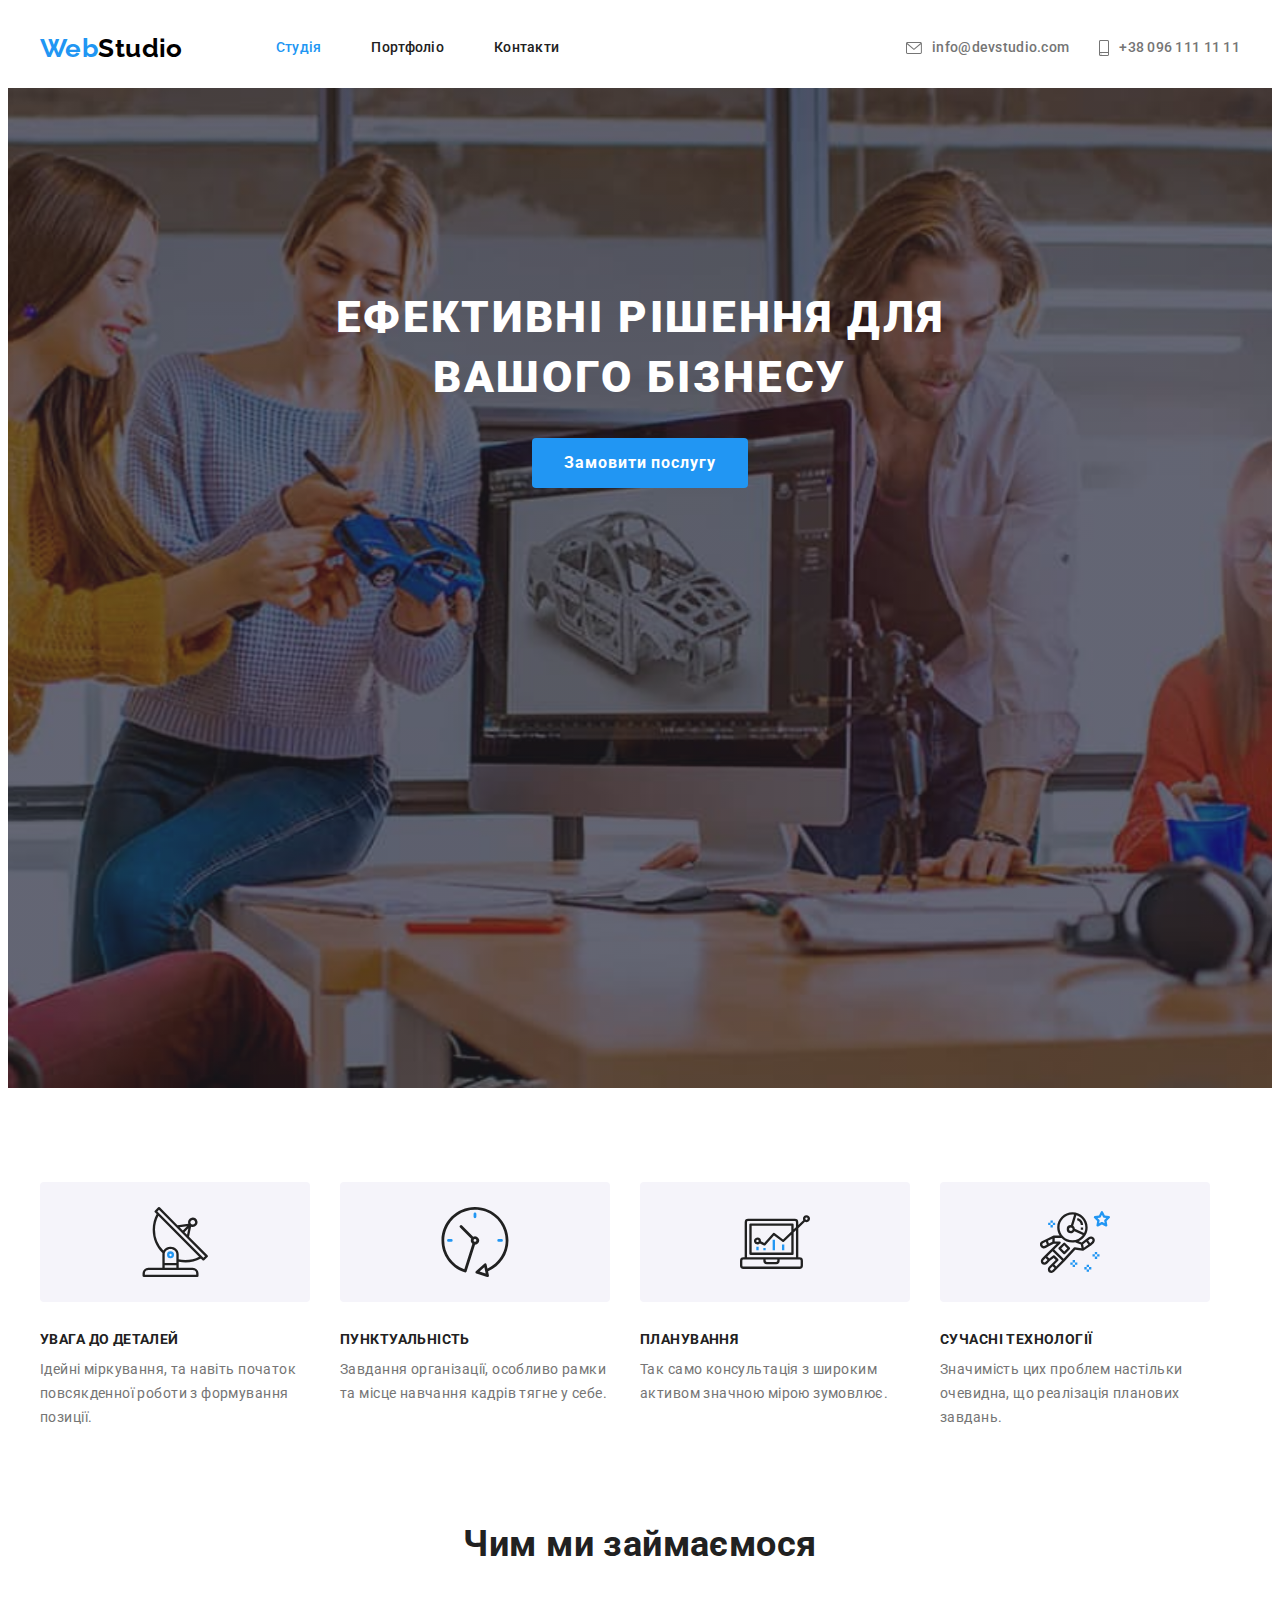
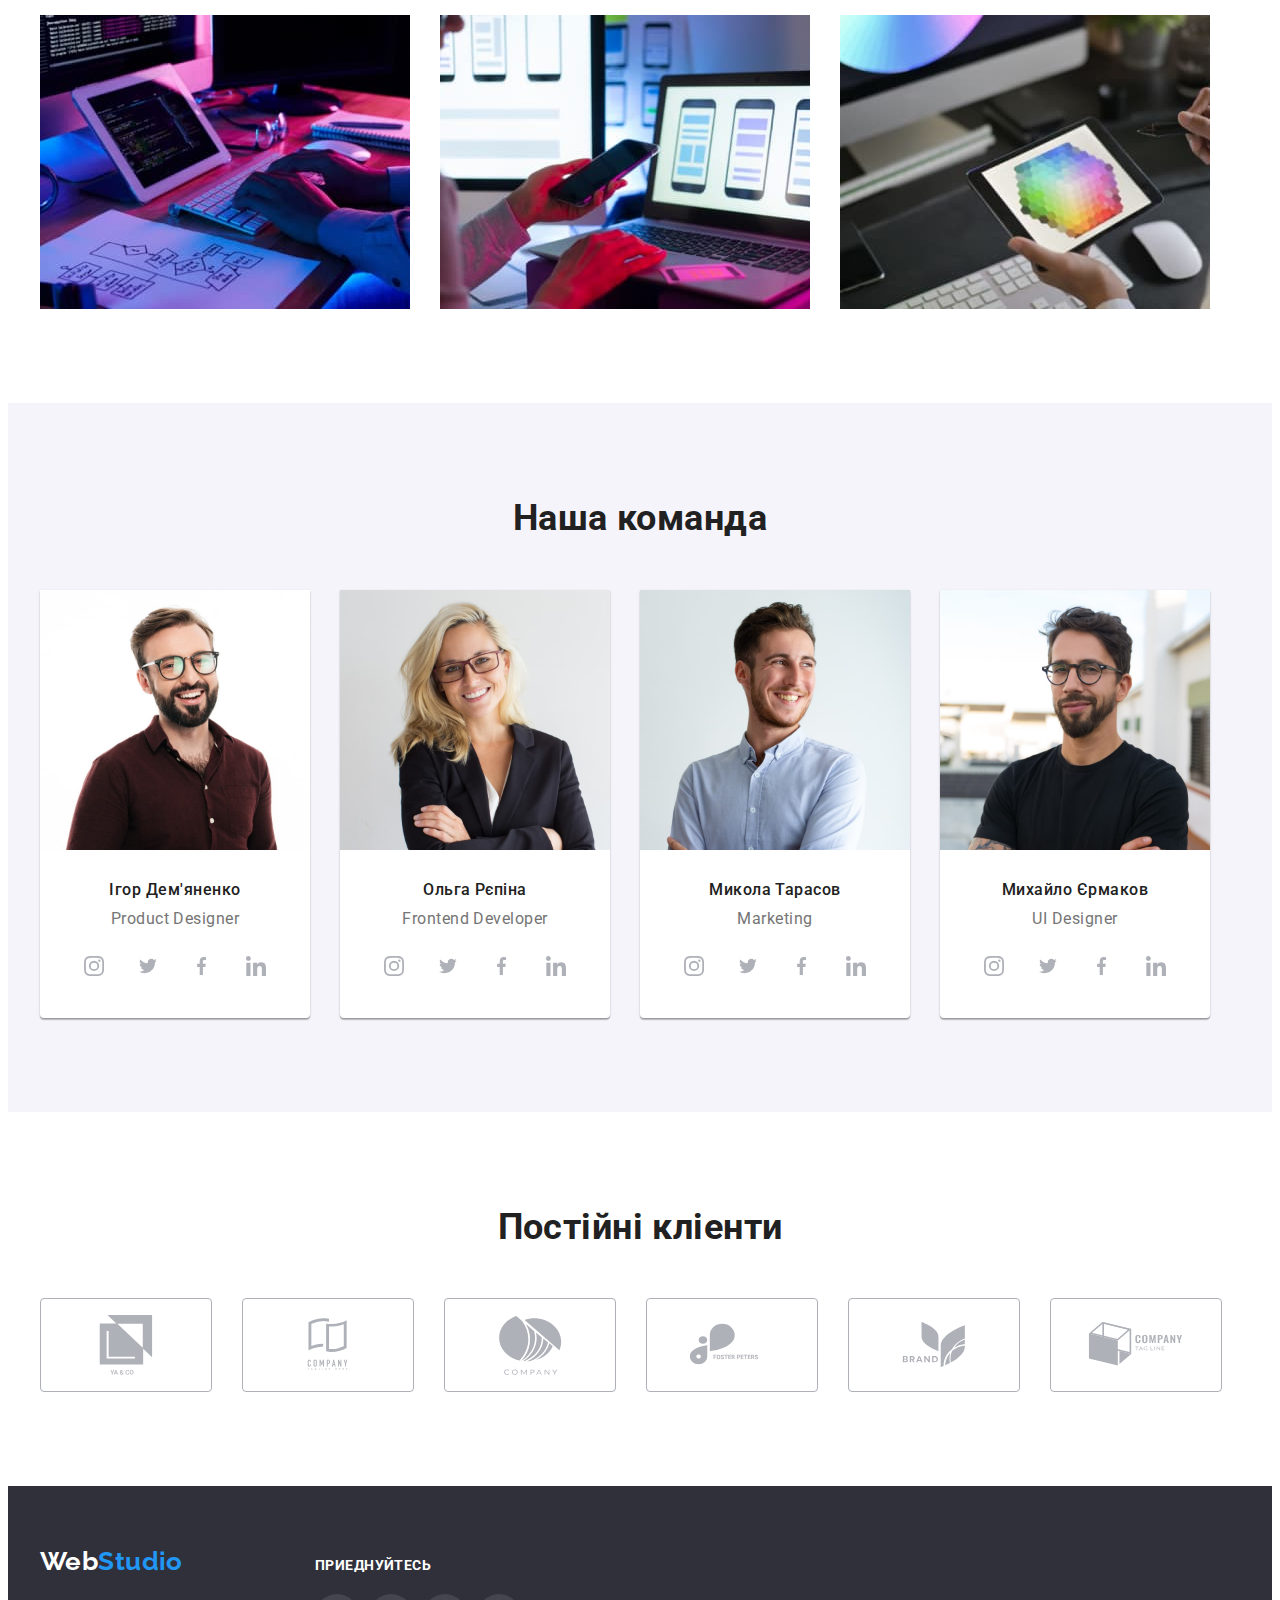
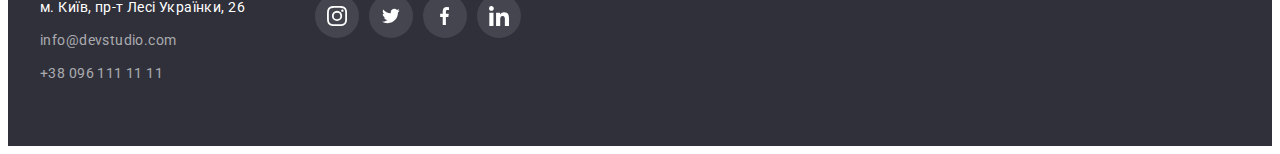
==== index.html @ cbbedc80 "start" ====
<!DOCTYPE html>
<html lang="en">
<head>
  <meta charset="UTF-8">
  <meta http-equiv="X-UA-Compatible" content="IE=edge">
  <meta name="viewport" content="width=device-width, initial-scale=1.0">
  <title>Студія</title>
  <link href="https://fonts.googleapis.com/css2?family=Raleway:wght@700&family=Roboto:wght@400;500;700;900&display=swap"
        rel="stylesheet">
  <link rel="stylesheet" href="https://cdnjs.cloudflare.com/ajax/libs/modern-normalize/1.1.0/modern-normalize.min.css"
      integrity="sha512-wpPYUAdjBVSE4KJnH1VR1HeZfpl1ub8YT/NKx4PuQ5NmX2tKuGu6U/JRp5y+Y8XG2tV+wKQpNHVUX03MfMFn9Q=="
      crossorigin="anonymous" referrerpolicy="no-referrer" />
  <link rel="stylesheet" href="./css/styles.css">
</head>
<body>
  <header class="roof">
    <div class="conteiner main">
     <a href="./index.html" class="roof-logo">Web<span class="roof-multi">Studio</span></a>
     <nav>
      <ul class="roof-nav list">
        <li class="item"><a href="./index.html" class="nav-link current">Студія</a></li>
        <li class="item"><a href="./portfolio.html" class="nav-link">Портфоліо</a></li>
        <li class="item"><a href="./index.html" class="nav-link">Контакти</a></li>
      </ul>
     </nav>
     <ul class="roof-connection list">
       <li class="flash">
        <a href="mailto:info@devstudio.com" class="connection-link"><svg width="16" height="12" class="small">
          <use href="./images/symbol-defs-new.svg#icon-envelope-hover"></use>
        </svg>info@devstudio.com</a>
      </li>
       <li class="flash">
        <a href="tel:+380961111111" class="connection-link"><svg width="10" height="16" class="small">
          <use href="./images/symbol-defs-new.svg#icon-smartphone"></use>
        </svg>+38 096 111 11 11</a>
      </li>
     </ul>
    </div>
  </header>
  <main>
    <section class="hero overlay">
       <h1 class="hero-title">Ефективні рішення для вашого бізнесу</h1>
       <!--Вирішив що ця кнопка не е посиланням , а відкривае модальне вікно на цій же сторінці-->
       <button type="button" class="button">Замовити послугу</button>
    </section>
    <section class="sechion benefits ">
      <div class="conteiner">
      <!--дав назву цій секціі , потім її сховаю -->
      <h2 class="visually-hidden">Наші переваги</h2>
      <ul class="advantage list">
        <li class="balance">
          <div class="icon-help">
           <svg width="70px" height="70px">
            <use href="./images/symbol-defs-new.svg#icon-Group"></use>
           </svg>
          </div>
          <h3 class="sechion-title">УВАГА ДО ДЕТАЛЕЙ</h3>
          <p class="idea list">
            Ідейні міркування, та навіть початок повсякденної роботи з формування позиції.
          </p>
        </li>
        <li class="balance">
          <div class="icon-help">
            <svg width="70px" height="70px">
              <use href="./images/symbol-defs-new.svg#icon-clock"></use>
            </svg>
          </div>
          <h3 class="sechion-title">ПУНКТУАЛЬНІСТЬ</h3>
          <p class=" idea list">
            Завдання організації, особливо рамки та місце навчання кадрів тягне у себе.
          </p>
        </li>
        <li class="balance">
          <div class="icon-help">
            <svg width="70px" height="70px">
              <use href="./images/symbol-defs-new.svg#icon-diagram"></use>
            </svg>
          </div>
          <h3 class="sechion-title">ПЛАНУВАННЯ</h3>
          <p class="idea list">
            Так само консультація з широким активом значною мірою зумовлює.
          </p>
        </li>
        <li class="balance">
          <div class="icon-help">
            <svg width="70px" height="70px">
              <use href="./images/symbol-defs-new.svg#icon-astronaut"></use>
            </svg>
          </div>
          <h3 class="sechion-title">СУЧАСНІ ТЕХНОЛОГІЇ</h3>
          <p class=" idea list">
            Значимість цих проблем настільки очевидна, що реалізація планових завдань.
          </p>
        </li>
      </ul>
      </div>
    </section>
    <section class="sechion activity">
      <div class="conteiner">
      <h2 class="sechion-title development">Чим ми займаємося</h2>
       <ul class="gadget list">
           <li><img src="./images/comp.jpg" alt="computer on the table" width="370"></li>
           <li><img src="./images/comp2.jpg" alt="notebook" width="370"></li>
           <li><img src="./images/comp3.jpg" alt="tablet" width="370"></li>
       </ul>
      </div>
    </section>
    <section class="sechion team">
      <div class="conteiner">
      <h2 class="sechion-title development ">Наша команда</h2>
      <ul class="group list">
        <li class="friend">
          <img src="./images/igor.jpg" alt="Igor Demjanenko Product Designer" width="270" height="260">
          <div class="name">
           <h3 class="sechion-title">Ігор Дем'яненко</h3>
           <p class="speciality">Product Designer</p>
           <ul class="net list">
              <li class="freedom">
                <a href="" class="social-net">
                 <svg class="icon-net" width="20px" height="20px">
                   <use href="./images/symbol-defs-new.svg#icon-instagram"></use>
                 </svg>
                </a>
              </li>
              <li class="freedom">
                <a href=""class="social-net" >
                <svg class="icon-net" width="20px" height="16px">
                  <use href="./images/symbol-defs-new.svg#icon-Vector-2"></use>
                </svg>
                </a>
              </li>
              <li class="freedom">
                <a href="" class="social-net">
                <svg class="icon-net" width="10px" height="20px">
                  <use href="./images/symbol-defs-new.svg#icon-Vector-1"></use>
                </svg>
                </a>
              </li>
              <li class="freedom">
                <a href="" class="social-net">
                <svg  class="icon-net" width="20px" height="20px">
                  <use href="./images/symbol-defs-new.svg#icon-linkedin"></use>
                </svg>
                </a>
             </li>
            </ul>
          </div>
        </li>
        <li class="friend">
          <img src="./images/olga.jpg" alt="Olga Repina Frontend Developer" width="270" height="260">
          <div class="name">
           <h3 class="sechion-title">Ольга Рєпіна</h3>
           <p class="speciality">Frontend Developer</p>
          <ul class="net list">
            <li class="freedom">
              <a href="" class="social-net">
                <svg class="icon-net" width="20px" height="20px">
                  <use href="./images/symbol-defs-new.svg#icon-instagram"></use>
                </svg>
              </a>
            </li>
            <li class="freedom">
              <a href="" class="social-net">
                <svg class="icon-net" width="20px" height="16px">
                  <use href="./images/symbol-defs-new.svg#icon-Vector-2"></use>
                </svg>
              </a>
            </li>
            <li class="freedom">
              <a href="" class="social-net">
                <svg class="icon-net" width="10px" height="20px">
                  <use href="./images/symbol-defs-new.svg#icon-Vector-1"></use>
                </svg>
              </a>
            </li>
            <li class="freedom">
              <a href="" class="social-net">
                <svg class="icon-net" width="20px" height="20px">
                  <use href="./images/symbol-defs-new.svg#icon-linkedin"></use>
                </svg>
              </a>
            </li>
          </ul>
          </div>
        </li>
        <li class="friend">
          <img src="./images/mikola.jpg" alt="Mikola Tarasov Marketing" width="270" height="260">
          <div class="name">
           <h3 class="sechion-title">Микола Тарасов</h3>
           <p class="speciality">Marketing</p>
          <ul class="net list">
            <li class="freedom">
              <a href="" class="social-net">
                <svg class="icon-net" width="20px" height="20px">
                  <use href="./images/symbol-defs-new.svg#icon-instagram"></use>
                </svg>
              </a>
            </li>
            <li class="freedom">
              <a href="" class="social-net">
                <svg class="icon-net" width="20px" height="16px">
                  <use href="./images/symbol-defs-new.svg#icon-Vector-2"></use>
                </svg>
              </a>
            </li>
            <li class="freedom">
              <a href="" class="social-net">
                <svg class="icon-net" width="10px" height="20px">
                  <use href="./images/symbol-defs-new.svg#icon-Vector-1"></use>
                </svg>
              </a>
            </li>
            <li class="freedom">
              <a href="" class="social-net">
                <svg class="icon-net" width="20px" height="20px">
                  <use href="./images/symbol-defs-new.svg#icon-linkedin"></use>
                </svg>
              </a>
            </li>
          </ul>
          </div>
        </li>
        <li class="friend">
           <img src="./images/mihailo.jpg" alt="Mihailo Ermakov UI Designer" width="270" height="260">
          <div class="name">
           <h3 class="sechion-title">Михайло Єрмаков</h3>
           <p class="speciality">UI Designer</p>
          <ul class="net list">
            <li class="freedom">
              <a href="" class="social-net">
                <svg class="icon-net" width="20px" height="20px">
                  <use href="./images/symbol-defs-new.svg#icon-instagram"></use>
                </svg>
              </a>
            </li>
            <li class="freedom">
              <a href="" class="social-net">
                <svg class="icon-net" width="20px" height="16px">
                  <use href="./images/symbol-defs-new.svg#icon-Vector-2"></use>
                </svg>
              </a>
            </li>
            <li class="freedom">
              <a href="" class="social-net">
                <svg class="icon-net" width="10px" height="20px">
                  <use href="./images/symbol-defs-new.svg#icon-Vector-1"></use>
                </svg>
              </a>
            </li>
            <li class="freedom">
              <a href="" class="social-net">
                <svg class="icon-net" width="20px" height="20px">
                  <use href="./images/symbol-defs-new.svg#icon-linkedin"></use>
                </svg>
              </a>
            </li>
          </ul>
          </div>
        </li>
      </ul>
      </div>
    </section>
    <section class="sechion fichion">
      <div class="conteiner">
        <h2 class="sechion-title development">Постійні кліенти</h2>
        <ul class="clients list">
          <li>
            <a href="" class="hope">
             <svg width="106" height="60" class="logo">
               <use href="./images/symbol-defs-new.svg#icon-Union-2"></use>
             </svg>
            </a> 
          </li>
          <li >
            <a href="" class="hope">
              <svg width="106" height="60" class="logo">
                <use href="./images/symbol-defs-new.svg#icon-Union-1"></use>
              </svg>
            </a>
          </li>
          <li>
            <a href=""class="hope">
              <svg width="106" height="60" class="logo">
                <use href="./images/symbol-defs-new.svg#icon-Object-1"></use>
              </svg>
            </a>
          </li>
          <li>
            <a href=""class="hope">
              <svg width="106" height="60" class="logo">
                <use href="./images/symbol-defs-new.svg#icon-Logo-3"></use>
              </svg>
            </a>
          </li>
          <li>
            <a href=""class="hope">
              <svg width="106" height="60" class="logo">
                <use href="./images/symbol-defs-new.svg#icon-Logo-1"></use>
              </svg>
            </a>
          </li>
          <li>
            <a href=""class="hope">
              <svg width="106" height="60" class="logo">
                <use href="./images/symbol-defs-new.svg#icon-Logo-2"></use>
              </svg>
            </a>
          </li>
        </ul>
      </div>

    </section>
  </main>
  <footer class="footer">
    <div class="bigfooter conteiner">
    <div class="halffooter">
    <a href="./index.html" class="footer-logo">Web<span class="footer-multi">Studio</span></a>
    <address class="address">
      <ul class="contacts list">
        <li class="contacts-item"><a href="https://goo.gl/maps/RR4ERz3BGo1rFnMU8" class="contacts-addres" target="_blank" rel="noopener norefferer nofoiiow">м. Київ,
            пр-т Лесі Українки, 26</a></li>
        <li class="contacts-item"><a href="mailto:info@devstudio.com" class="contacts-link">info@devstudio.com</a></li>
        <li class="contacts-item"><a href="tel:+380961111111" class="contacts-link">+38 096 111 11 11</a></li>
      </ul>
    </address>
    </div>
    <div>
    <p class="accession">ПРИЕДНУЙТЕСЬ</p>
    <ul class="netlist list">
      <li class="help">
        <a href="" class="combo-net" >
        <svg class="netlisticon" width="20px" height="20px">
          <use href="./images/symbol-defs-new.svg#icon-instagram"></use>
        </svg>
        </a>
      </li>
      <li class="help">
        <a href=""class="combo-net">
        <svg class="netlisticon" width="20px" height="16px">
          <use href="./images/symbol-defs-new.svg#icon-Vector-2"></use>
        </svg>
        </a>
      </li>
      <li class="help">
        <a href=""class="combo-net" >
        <svg class="netlisticon" width="10px" height="20px">
          <use href="./images/symbol-defs-new.svg#icon-Vector-1"></use>
        </svg>
        </a>
      </li>
      <li class="help">
        <a href=""class="combo-net">
        <svg class="netlisticon" width="20px" height="20px"><use href="./images/symbol-defs-new.svg#icon-linkedin"></use></svg>
        </a>
      </li>
    </ul>
    </div>
    </div>
  </footer>
</body>
</html>
---- css/styles.css ----
/* основной цвет текста #757575 */
/* вторичній цвет текста #212121*/
/*  белій #FFFFFF */
/*акцент #2196F3 */
/*цвет ссілок в футере rgba(255, 255, 255, 0.6); */
/* цвет background секции hero и футера #2F303A*/
/* основной цвет background секции #F5F5F5  */
html {
box-sizing: border-box;
}
/* *,
*::before,
*::after {
box-sizing: inherit;
} */

:root {
  --primary-text-color: #757575;
  --title-text-color: #212121;
  --accent-color: #2196F3;
  --white-color: #FFFFFF;
  --black-color: #000;
  --footer-text-color: rgba(255, 255, 255, 0.6);
  --primary-background-color: #F5F5F5;
  --secondary-background-color: #2F303A;
  --thirdly-background-color: #F5F4FA;
}

body {
  background-color: var(--white-color);
  color: var(--primary-text-color);
  font-family: roboto, sans-serif;
  letter-spacing: 0.03em;
  font-size: 14px;
}
.conteiner {
  width: 1200px;
  padding-left: 15px;
  padding-right: 15px;
  margin: 0 auto;
}
.list {
  list-style: none;
  padding: 0;  
  margin: 0;  
}
h1 , h2 , h3 , h4 , h5 , h6 , p {
  margin: 0;
}
img { 
  display: block;
  max-width: 100%;
  height: auto;
} 
button {
  display: block;
  cursor: pointer;
  border: none;
  border-radius: 4px;
}
.main {
  display: flex;
  align-items: center;
}
/* стилизация логотипа */
.roof-nav ,
.roof-connection {
  display: flex;
  align-items: center;

}
.roof-nav .item:not(:last-child) ,
.roof-connection .item:not(:last-child) {
  margin-right: 50px;
}
.roof-connection {
  margin-left: auto;
  gap: 30px;
}
.flash {
  display: flex; 
}
.small {
  fill: currentColor ;
  margin-right: 10px;
}
.small:hover {
fill: var(--accent-color);
}
.roof-logo {
  color: var(--accent-color);
  text-decoration: none;
  font-family: Raleway, sans-serif;
  font-weight: 700;
  font-size: 26px;
  line-height: 1. 19;
  margin-right: 93px;
}

.roof-multi {
  color: var(--black-color);
}

/* стилизация nav */
.nav-link {
  color: var(--title-text-color);
}
.connection-link {
color: var(--primary-text-color);
}
.nav-link , .connection-link {
  text-decoration: none;
  font-weight: 500;
  font-size: 14px;
  line-height: 1.14;
  letter-spacing: 0.02em;
  display: flex;
  align-items: center;
  padding-top: 32px;
  padding-bottom: 32px; 
}

.nav-link:hover,
.nav-link:focus, 
.connection-link:hover,
.connection-link:focus
{
  color: var(--accent-color);
}
.current {
  color: var(--accent-color);
}


/*стилизация заглавий вторичнім цветом текста */
.sechion-title {
  color: var(--title-text-color);
}

/* стилизація секции hero */
.hero {
  background: var(--secondary-background-color);
  text-align: center;
  padding: 200px 0;
}

.hero-title {
  color: var(--white-color);
  font-weight: 900;
  font-size: 44px;
  line-height: 1.36;
  text-align: center;
  letter-spacing: 0.06em ;
  text-transform : uppercase ;
  margin: 0 auto 30px auto ; 
  width: 696px;
}

.button {
  color: var(--white-color);
  background-color: var(--accent-color);
  font-family: inherit;
  font-weight: 700;
  font-size: 16px;
  line-height: 1.9;
  text-align: center;
  letter-spacing: 0.06em;
  padding: 10px 32px ;
  min-width: 216px ;
  margin-left: auto;
  margin-right: auto;
  }
.overlay {
  max-width: 1600px;
  height: 600px;
  margin-left: auto;
  margin-right: auto;
  background-image: linear-gradient( 
    to right ,
    rgba(47, 48, 58, 0.4) ,
    rgba(47, 48, 58, 0.4) ) ,
   url(../images/baner.jpg);
  background-repeat: no-repeat;
  background-size: cover;
  background-position: center;
}

/* стилизація трьох секцій */
.benefits {
  padding-top: 94px;
  padding-bottom: 94px;
}
.advantage {
  display:flex;
}
.balance {
  width: 270px;
}
.icon-help {
  display: flex;
  align-items: center;
  justify-content: center;
  background-color: var(--thirdly-background-color);
  border-radius: 4px;
  margin-bottom: 30px;
  height: 120px;
}

.balance:not(:last-child) {
  margin-right: 30px;
}
.advantage .sechion-title {
  margin-top: 0 ;
  margin-bottom: 10px ;
  font-weight: 700;
  font-size: 14px;
  line-height: 1.14;
  letter-spacing: 0.03em;
}
.idea{
  line-height: 1.7;
  font-weight: 400;
  letter-spacing: 0.03em;
}
.activity {
  padding-bottom: 94px;
}

.development  {
  margin-top: 0 ;
  margin-bottom: 50px ;
  font-weight: 700;
  font-size: 36px;
  line-height: 1.17;
  text-align: center;
}
.gadget ,
.group {
 display: flex;
 gap: 30px;
}
 .group .sechion-title {
  font-weight: 500;
  font-size: 16px;
  line-height: 1.19;
  letter-spacing: 0.03em;
  margin-bottom: 10px;
  margin-top: 0;
}
.friend {
  background: #FFFFFF;
  box-shadow: 0px 1px 3px rgba(0, 0, 0, 0.12), 0px 1px 1px rgba(0, 0, 0, 0.14), 0px 2px 1px rgba(0, 0, 0, 0.2);
  border-radius: 0px 0px 4px 4px;
  text-align: center;
}
.name {
  padding-top: 30px;
  padding-bottom: 30px;
}
.speciality {
  margin-top: 0;
  margin-bottom: 16px;
  font-weight: 400;
  font-size: 16px;
  line-height: 1.19;
  letter-spacing: 0.03em;
}
.icon-net {
  fill:currentColor
}
/* .icon-net:hover{
  fill: var(--white-color);
} */
 .team {
  background-color: var(--thirdly-background-color);
  padding-top: 94px ;
  padding-bottom: 94px ;
}
.net {
  display: flex;
  justify-content: center;
}
.social-net {
  display: flex;
  width: 44px;
  height: 44px;
  align-items: center; 
  justify-content: center;
  border-radius: 50%;
  color: #AFB1B8;
}
.social-net:hover {
  background-color: var(--accent-color);
  color: var(--white-color);
}
.freedom:not(:last-child) {
  margin-right: 10px;
}
 .clients {
  display:flex;
  gap: 30px; 
}
.hope {
  display: flex;
  width: 170px;
  height: 92px;
  align-items: center;
  justify-content: center;
  border: 1px solid currentColor;
  border-radius: 4px;
  color: #AFB1B8;
}
.logo {
  fill:currentColor;
}
.logo:hover {
  fill: var(--accent-color);
}
.hope:hover {
  color: var(--accent-color);
}
.fichion {
  padding-top: 94px;
  padding-bottom: 94px;
}

/* стилизація footer */
.footer {
  background: var(--secondary-background-color);
  padding-top: 60px;
  padding-bottom: 60px;
}

.footer-logo {
  color: var(--white-color);
  text-decoration: none;
  font-family: Raleway, sans-serif;
  font-weight: 700;
  font-size: 26px;
  line-height: 1,19;
}
.footer-multi {
  color: var(--accent-color);
}
.contacts-addres {
  color: var(--white-color);
  text-decoration: none;
  line-height: 1.71 ;
  margin-bottom: 9px;
}

.contacts-link {
  color: var(--footer-text-color);
  text-decoration: none;
  line-height: 1.71;
}

.contacts-addres:hover,
.contacts-addres:focus,
.contacts-link:hover,
.contacts-link:focus {
  color: var(--accent-color);
}
.contacts-item {
  margin-bottom: 9px;
}
.contacts-item:last-child {
  margin-bottom: 0;
}
.address {
  font-style: normal ;
  margin-top: 20px;
}
.netlist {
 display: flex;
 justify-content: flex-start;  
}
.combo-net {
  display: flex;
  width: 44px;
  height: 44px;
  align-items: center;
  justify-content: center;
  background-color:rgba(255, 255, 255, 0.1); 
  border-radius: 50%;
}
.combo-net:hover ,
.combo-net:focus
 {
  background-color: var(--accent-color)
}
.combo-net {
  margin-right: 10px;
}
.accession {
  font-weight: 700;
  line-height: 1.14;
  color: var(--white-color);
  margin-bottom: 20px;
}
.bigfooter {
  display: flex;
  align-items: baseline;
}
.halffooter {
  margin-right: 70px;
}
.netlisticon {
  fill: var(--white-color);
}
/* стілізація сторінки portofolio */
.top {
  border: 1px solid #ECECEC;
}
.filter {
  padding: 94px 0;
}
.products {
  display: flex;
  justify-content: center;
  margin-bottom: 50px;
}
.part:not(:last-child) {
margin-right: 8px;
}
.new-button {
  color: var(--title-text-color);
  background-color: var(--thirdly-background-color);
  font-family: inherit;
  font-weight: 500;
  font-size: 16px;
  line-height: 1.6;
  text-align: center;
  letter-spacing: 0.03em;
  padding: 6px 22px;
  
  

}
.new-button:hover,
.new-button:focus {
  color: var(--white-color);
  background-color: var(--accent-color);
  box-shadow: 
   0px 2px 2px 0px rgba(0, 0, 0, 0.12),
   0px 1px 2px 0px rgba(0, 0, 0, 0.08),
   0px 3px 1px 0px rgba(0, 0, 0, 0.1);
}
.flax {
  display: flex;
  flex-wrap: wrap;
}

.card {
  font-weight: 700;
  font-size: 18px;
  line-height: 2.0;
  letter-spacing: 0.06em;
  margin-bottom: 4px;
  margin-top: 0;
}
.section-text {
  font-size: 16px;
  line-height: 1.9;
  color: var(--primary-text-color);
}
.aim {
  text-decoration: none;
   display: block;
}
.aim:hover ,
.aim:focus {
 box-shadow:
  1px 4px 6px 0px rgba(0, 0, 0, 0.16),
  0px 4px 4px 0px rgba(0, 0, 0, 0.06),
  0px 1px 1px 0px rgba(0, 0, 0, 0.12);
}
.combo {
  background: #FFFFFF;
  border: 1px solid #EEEEEE;
  padding: 20px 24px;
}
.direction {
  margin-right: 30px;
  margin-bottom: 30px;
}
.direction:nth-child(3n) {
  margin-right: 0;
}
.direction:nth-last-child(-n+3) {
  margin-bottom: 0;
}
.visually-hidden {
  position: absolute;
  width: 1px;
  height: 1px;
  margin: -1px;
  border: 0;
  padding: 0;

  white-space: nowrap;
  clip-path: inset(100%);
  clip: rect(0 0 0 0);
  overflow: hidden;
}
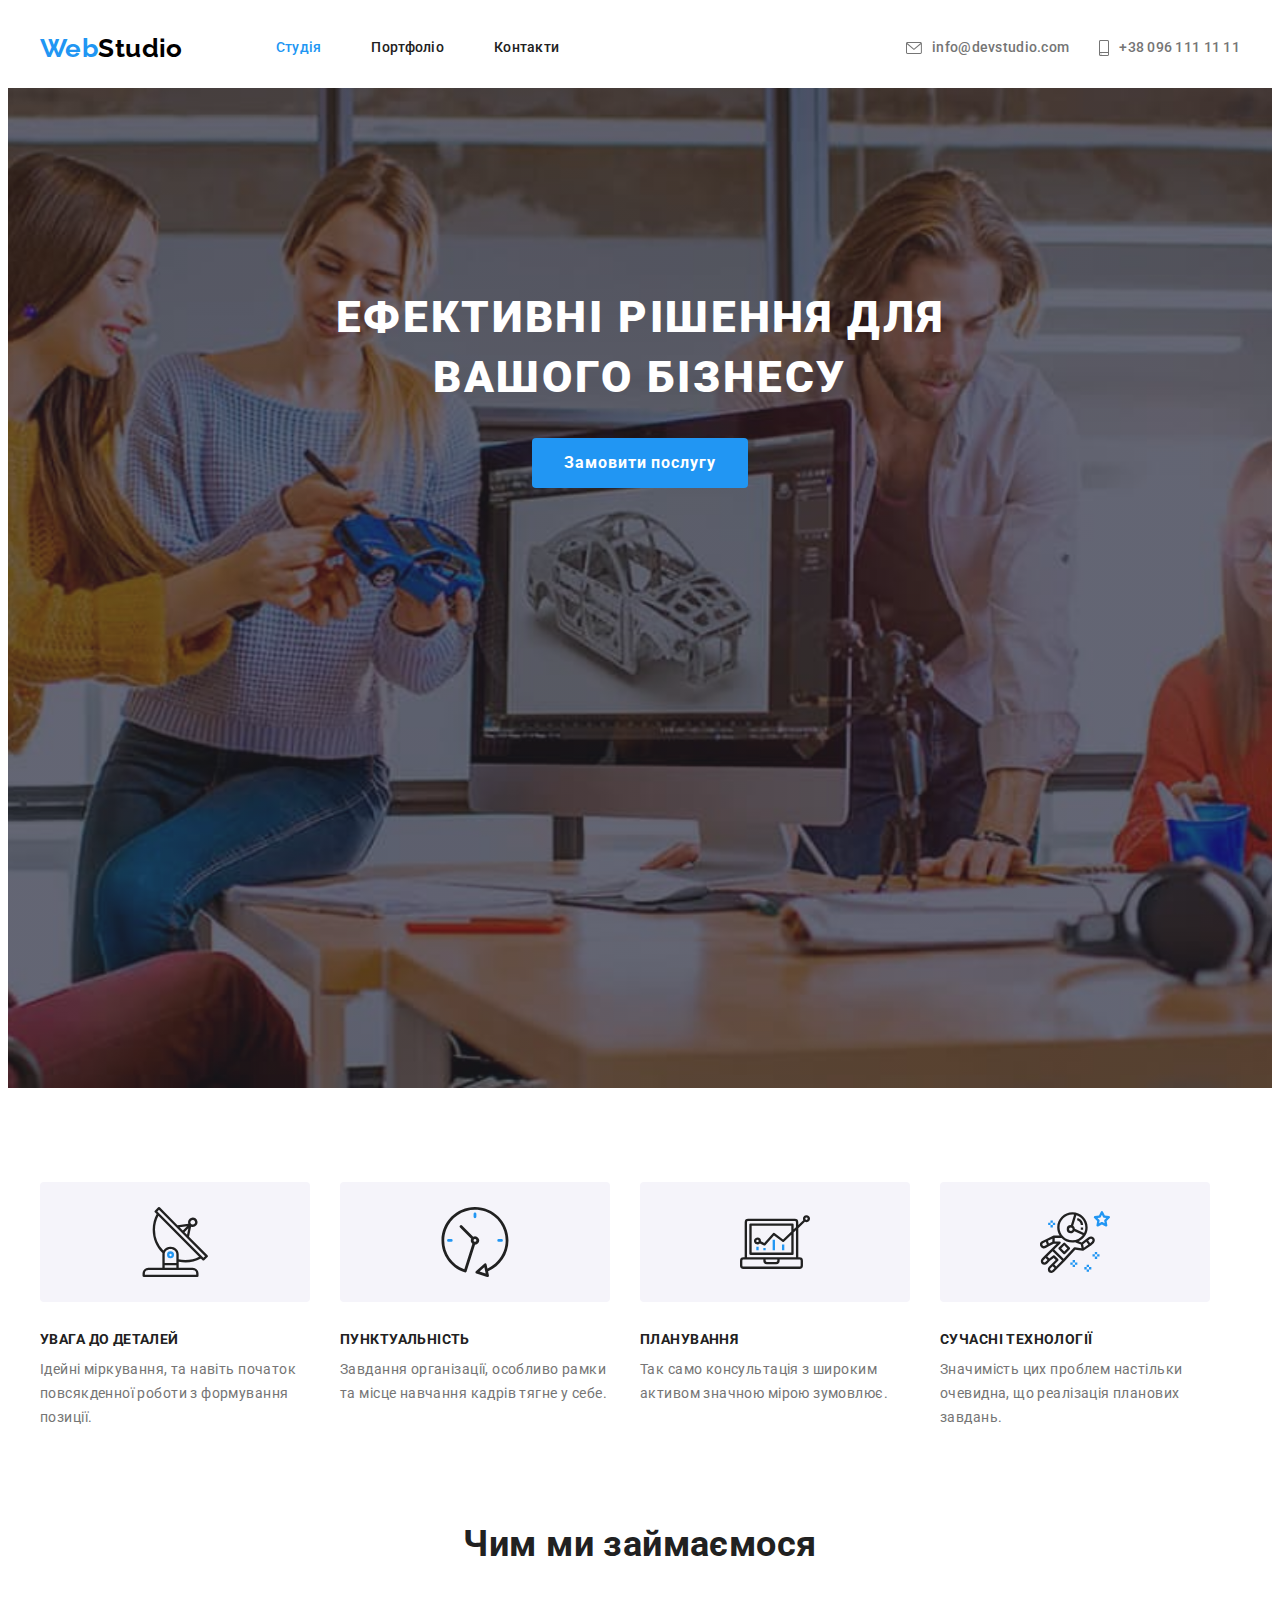
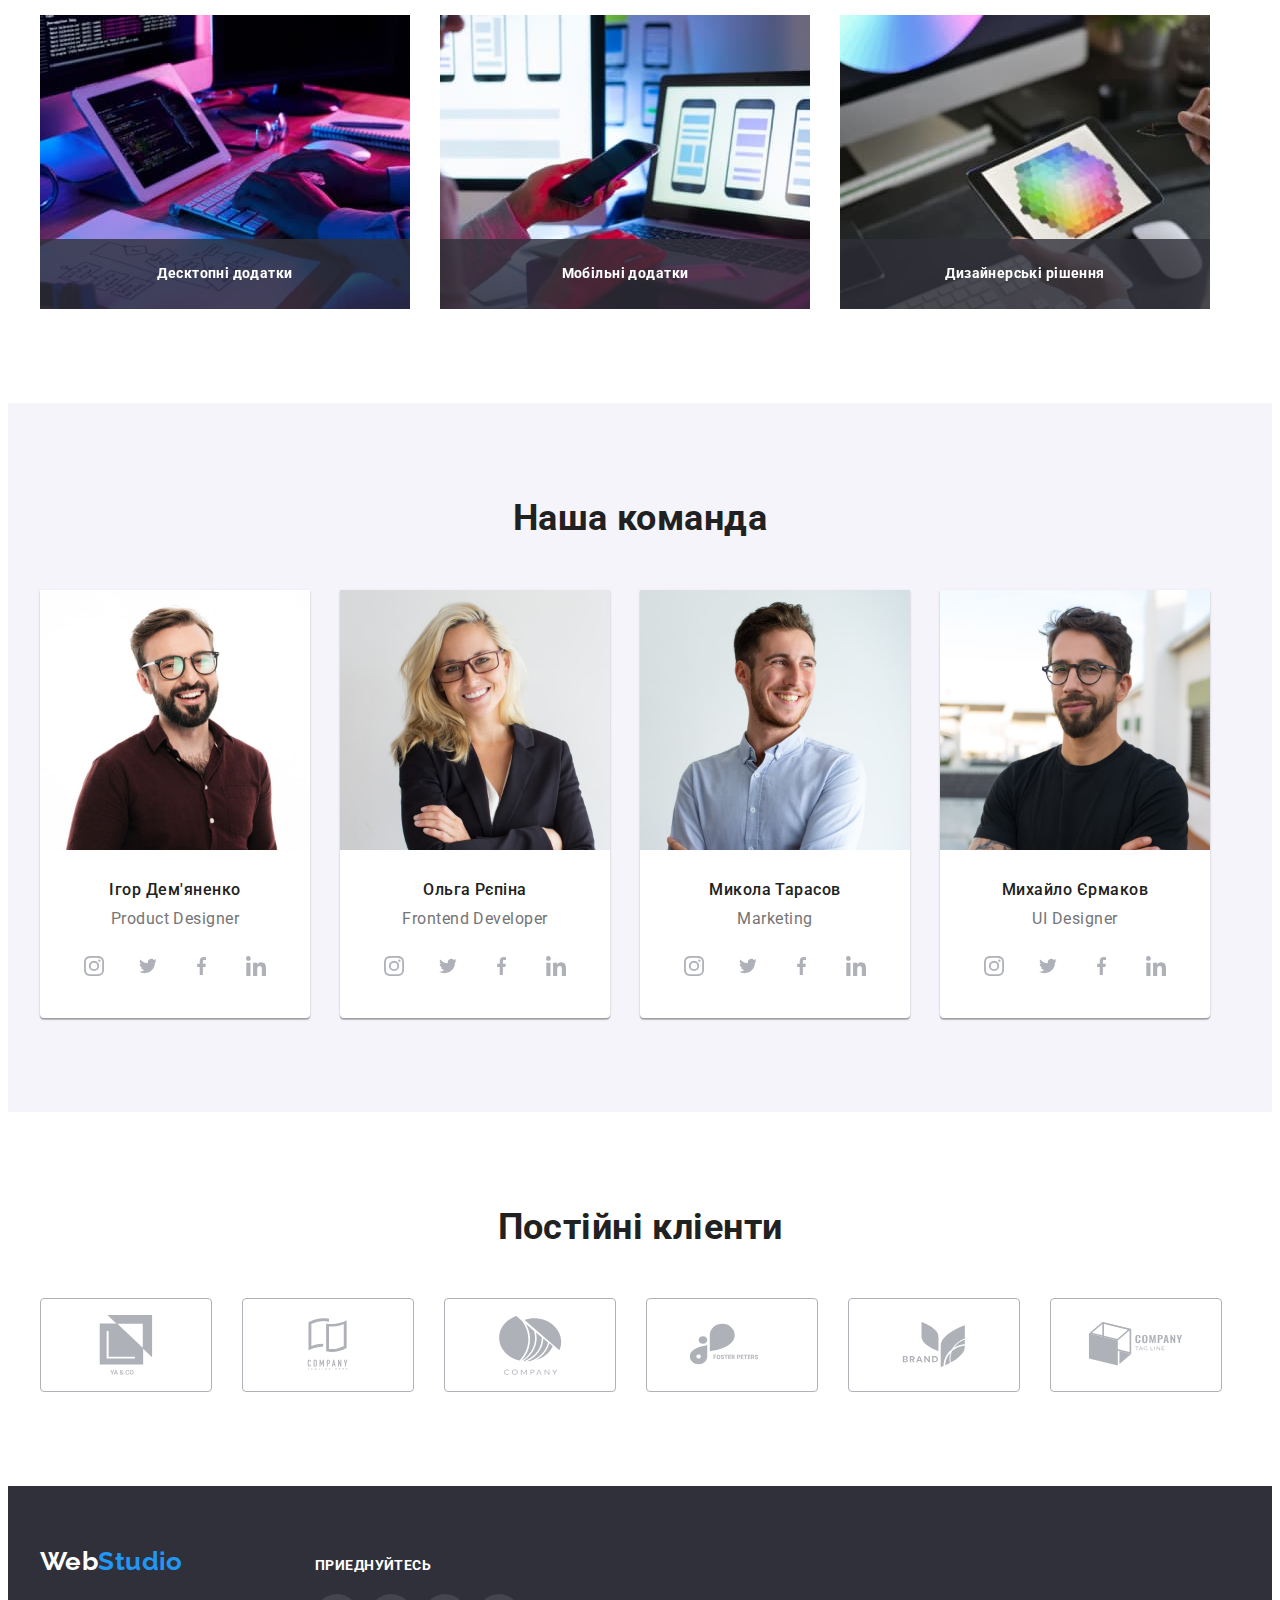
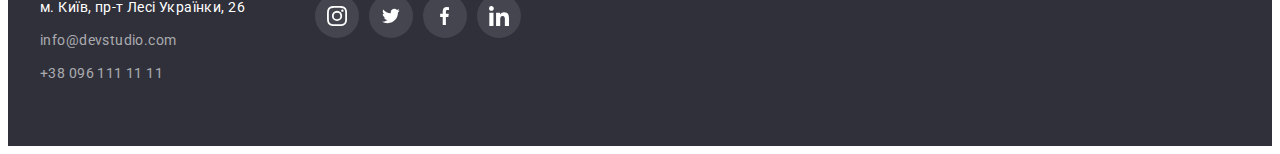
==== commit b888fefe: "new aim" ====
--- a/index.html
+++ b/index.html
@@ -41,7 +41,19 @@
     <section class="hero overlay">
        <h1 class="hero-title">Ефективні рішення для вашого бізнесу</h1>
        <!--Вирішив що ця кнопка не е посиланням , а відкривае модальне вікно на цій же сторінці-->
-       <button type="button" class="button">Замовити послугу</button>
+       <button type="button" class="button" data-modal-open>Замовити послугу</button>
+       <div class="backdrop is-hidden" data-modal>
+       <div class="modal">
+        <button class="closer" data-modal-close>
+          <svg xmlns="http://www.w3.org/2000/svg" width="30" height="30" fill="none">
+            <circle cx="15" cy="15" r="15" fill="#fff" />
+            <circle cx="15" cy="15" r="14.5" stroke="#000" stroke-opacity=".1" />
+            <path fill="#000"
+              d="M21 10.1079 19.8921 9 15.5 13.3921 11.1079 9 10 10.1079 14.3921 14.5 10 18.8921 11.1079 20 15.5 15.6079 19.8921 20 21 18.8921 16.6079 14.5 21 10.1079Z" />
+          </svg>
+      </button>
+       </div>
+       </div>
     </section>
     <section class="sechion benefits ">
       <div class="conteiner">
@@ -99,9 +111,24 @@
       <div class="conteiner">
       <h2 class="sechion-title development">Чим ми займаємося</h2>
        <ul class="gadget list">
-           <li><img src="./images/comp.jpg" alt="computer on the table" width="370"></li>
-           <li><img src="./images/comp2.jpg" alt="notebook" width="370"></li>
-           <li><img src="./images/comp3.jpg" alt="tablet" width="370"></li>
+           <li class="home">
+            <img src="./images/comp.jpg" alt="computer on the table" width="370">
+            <div class="blue">
+              <p class="newtext">Десктопні додатки</p>
+            </div>
+          </li>
+          <li  class="home">
+            <img src="./images/comp2.jpg" alt="notebook" width="370">
+            <div class="blue">
+             <p class="newtext">Мобільні додатки</p>
+            </div>
+          </li>
+          <li class="home">
+            <img src="./images/comp3.jpg" alt="tablet" width="370">
+            <div class="blue">
+             <p class="newtext">Дизайнерські рішення</p>
+            </div>
+           </li>
        </ul>
       </div>
     </section>
@@ -357,5 +384,6 @@
     </div>
     </div>
   </footer>
+  <script src="./js/modal.js"></script>
 </body>
 </html>--- a/css/styles.css
+++ b/css/styles.css
@@ -24,6 +24,7 @@
   --primary-background-color: #F5F5F5;
   --secondary-background-color: #2F303A;
   --thirdly-background-color: #F5F4FA;
+  --timing-function: cubic-bezier(0.4,0,0.2,1);
 }
 
 body {
@@ -83,6 +84,7 @@
 .small {
   fill: currentColor ;
   margin-right: 10px;
+  transition: fill 250ms var(--timing-function);
 }
 .small:hover {
 fill: var(--accent-color);
@@ -118,6 +120,7 @@
   align-items: center;
   padding-top: 32px;
   padding-bottom: 32px; 
+  transition: color 250ms var(--timing-function);
 }
 
 .nav-link:hover,
@@ -129,6 +132,14 @@
 }
 .current {
   color: var(--accent-color);
+}
+.nav-link::before {
+  content: '';
+  display: block;
+  width: 100%;
+  height: 4px;
+  background-color: var(--accent-color);
+
 }
 
 
@@ -184,7 +195,34 @@
   background-size: cover;
   background-position: center;
 }
-
+.backdrop {
+  position: fixed;
+  top: 0;
+  left: 0;
+  width: 100%;
+  height: 100%;
+  background-color: rgba(0, 0, 0, 0.2);;
+}
+.backdrop.is-hidden {
+  opacity: 0;
+  pointer-events: none;
+}
+.modal {
+  width: 528px;
+  height: 581px;
+  position: absolute;
+  transform: translate(-50%,-50%);
+  top: 50%;
+  left: 50%;
+  box-shadow: 0px 1px 3px rgba(0, 0, 0, 0.12), 0px 1px 1px rgba(0, 0, 0, 0.14), 0px 2px 1px rgba(0, 0, 0, 0.2);
+  border-radius: 4px;
+  background-color: #FFFFFF;
+}
+.closer {
+  position: absolute;
+  top: 8px;
+  right: 8px;
+}
 /* стилизація трьох секцій */
 .benefits {
   padding-top: 94px;
@@ -233,6 +271,24 @@
   font-size: 36px;
   line-height: 1.17;
   text-align: center;
+}
+.home {
+  position: relative;
+}
+.blue {
+  position: absolute;
+  width: 100%;
+  height: 24%;
+  bottom: 0;
+  display: flex;
+  align-items: center;
+  justify-content: center;
+  background-color: rgba(47, 48, 58, 0.8);
+}
+.newtext {
+  font-weight: 700;
+  line-height: 1.14;
+  color: var(--white-color);
 }
 .gadget ,
 .group {
@@ -268,9 +324,6 @@
 .icon-net {
   fill:currentColor
 }
-/* .icon-net:hover{
-  fill: var(--white-color);
-} */
  .team {
   background-color: var(--thirdly-background-color);
   padding-top: 94px ;
@@ -288,6 +341,8 @@
   justify-content: center;
   border-radius: 50%;
   color: #AFB1B8;
+  transition: background-colore 250ms var(--timing-function) ,
+              colore 250ms var(--timing-function);
 }
 .social-net:hover {
   background-color: var(--accent-color);
@@ -309,9 +364,11 @@
   border: 1px solid currentColor;
   border-radius: 4px;
   color: #AFB1B8;
+  transition: colore 250ms var(--timing-function) ;
 }
 .logo {
   fill:currentColor;
+  transition: fill 250ms var(--timing-function);
 }
 .logo:hover {
   fill: var(--accent-color);
@@ -347,12 +404,14 @@
   text-decoration: none;
   line-height: 1.71 ;
   margin-bottom: 9px;
+  transition: colore 250ms var(--timing-function);
 }
 
 .contacts-link {
   color: var(--footer-text-color);
   text-decoration: none;
   line-height: 1.71;
+  transition: colore 250ms var(--timing-function);
 }
 
 .contacts-addres:hover,
@@ -383,15 +442,15 @@
   justify-content: center;
   background-color:rgba(255, 255, 255, 0.1); 
   border-radius: 50%;
+  margin-right: 10px;
+  transition: background-colore 250ms var(--timing-function);
 }
 .combo-net:hover ,
 .combo-net:focus
  {
   background-color: var(--accent-color)
 }
-.combo-net {
-  margin-right: 10px;
-}
+
 .accession {
   font-weight: 700;
   line-height: 1.14;
@@ -433,10 +492,10 @@
   text-align: center;
   letter-spacing: 0.03em;
   padding: 6px 22px;
-  
-  
-
-}
+  transition: colore 250ms var(--timing-function) ,
+              background-colore 250ms var(--timing-function),
+              box-shadow 250ms var(--timing-function);
+  }
 .new-button:hover,
 .new-button:focus {
   color: var(--white-color);
@@ -467,7 +526,27 @@
 .aim {
   text-decoration: none;
    display: block;
-}
+   }
+ .mistral {
+  position: relative;
+ }
+ .brend {
+  position: absolute;
+  width: 100%;
+  height: 100%;
+  top: 0%;
+  background-color: rgba(33, 150, 243, 0.9);
+  padding: 63px 24px;
+  opacity: 0;
+ }  
+ .nlow { 
+  font-size: 18px;
+  line-height: 1.56;
+  color: var(--white-color);
+ }
+ .aim:hover .brend {
+  opacity: 1;
+ }
 .aim:hover ,
 .aim:focus {
  box-shadow:
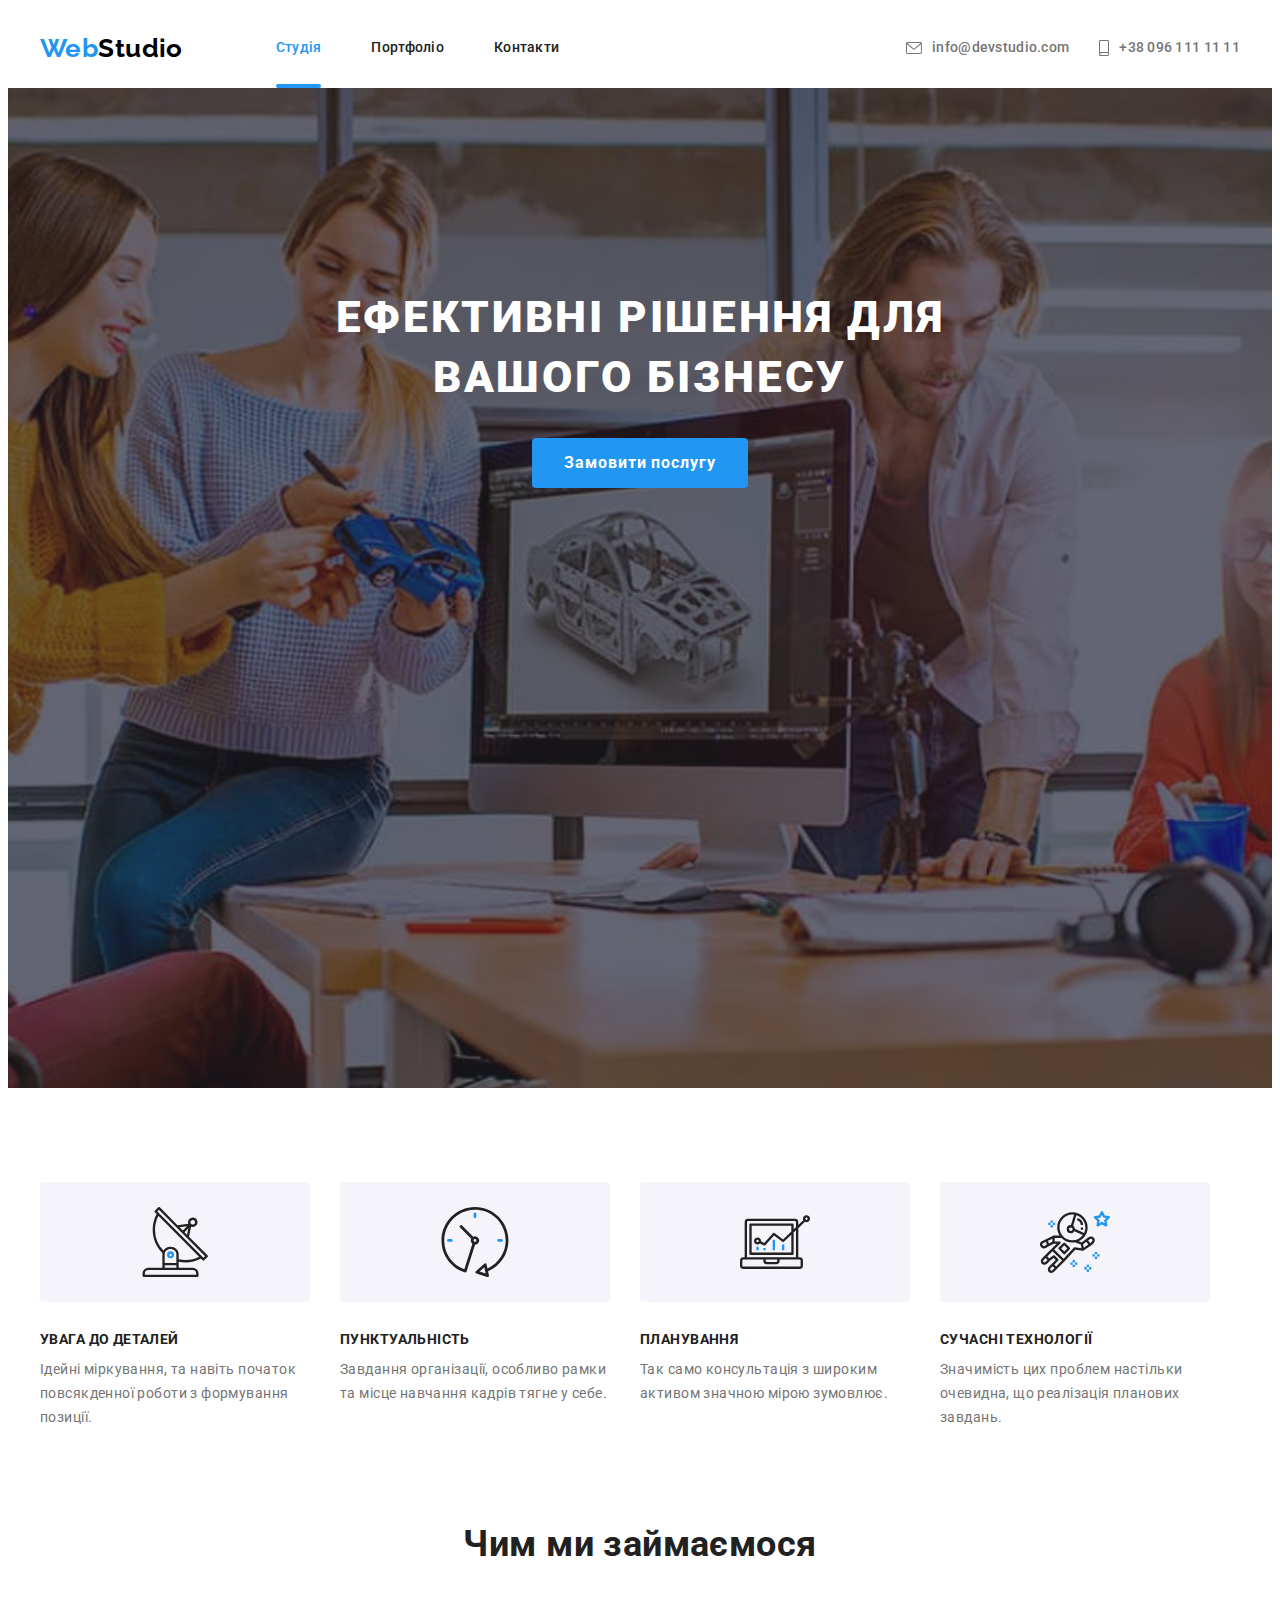
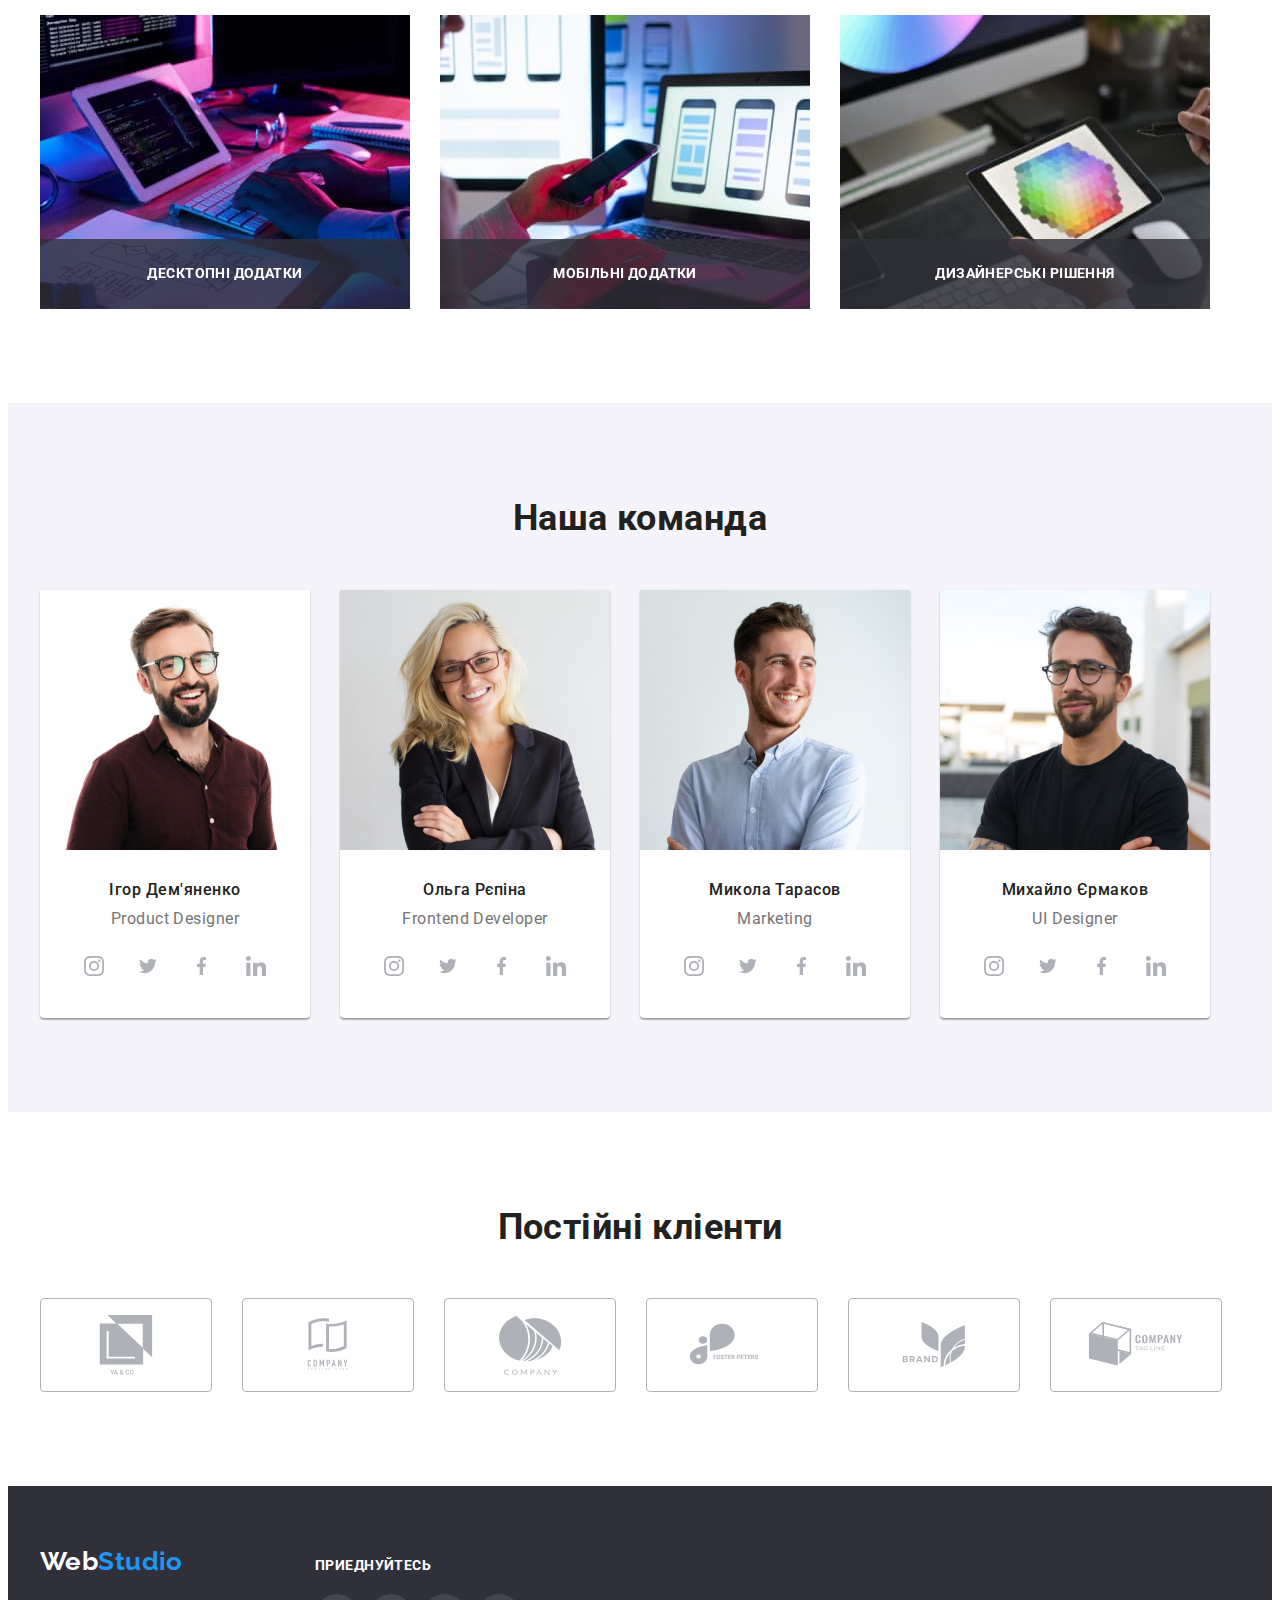
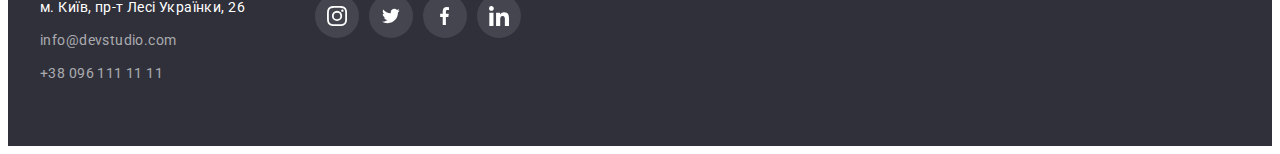
==== commit 7bfe2986: "stop mistake" ====
--- a/index.html
+++ b/index.html
@@ -113,22 +113,16 @@
        <ul class="gadget list">
            <li class="home">
             <img src="./images/comp.jpg" alt="computer on the table" width="370">
-            <div class="blue">
-              <p class="newtext">Десктопні додатки</p>
-            </div>
+            <p class="newtext">Десктопні додатки</p>
           </li>
           <li  class="home">
             <img src="./images/comp2.jpg" alt="notebook" width="370">
-            <div class="blue">
-             <p class="newtext">Мобільні додатки</p>
-            </div>
+            <p class="newtext">Мобільні додатки</p>
           </li>
           <li class="home">
             <img src="./images/comp3.jpg" alt="tablet" width="370">
-            <div class="blue">
-             <p class="newtext">Дизайнерські рішення</p>
-            </div>
-           </li>
+            <p class="newtext">Дизайнерські рішення</p>
+          </li>
        </ul>
       </div>
     </section>
--- a/css/styles.css
+++ b/css/styles.css
@@ -24,7 +24,7 @@
   --primary-background-color: #F5F5F5;
   --secondary-background-color: #2F303A;
   --thirdly-background-color: #F5F4FA;
-  --timing-function: cubic-bezier(0.4,0,0.2,1);
+  --timing-function: cubic-bezier(0.4, 0, 0.2, 1);
 }
 
 body {
@@ -132,17 +132,19 @@
 }
 .current {
   color: var(--accent-color);
-}
-.nav-link::before {
+  position: relative;
+}
+.current::after {
   content: '';
-  display: block;
   width: 100%;
   height: 4px;
+  display: block;
+  position: absolute;
+  bottom: 0;
+  left: 0;
+  border-radius: 2px;
   background-color: var(--accent-color);
-
-}
-
-
+}
 /*стилизация заглавий вторичнім цветом текста */
 .sechion-title {
   color: var(--title-text-color);
@@ -201,19 +203,25 @@
   left: 0;
   width: 100%;
   height: 100%;
-  background-color: rgba(0, 0, 0, 0.2);;
+  background-color: rgba(0, 0, 0, 0.2);
+  opacity: 1;
+  transition: opacity 250ms var(--timing-function);
 }
 .backdrop.is-hidden {
   opacity: 0;
   pointer-events: none;
+}
+.backdrop.is-hidden .modal {
+  transform: translate(-50%,-50%) scale(0.9);
 }
 .modal {
   width: 528px;
   height: 581px;
   position: absolute;
-  transform: translate(-50%,-50%);
+  transform: translate(-50%,-50%) scale(1) ;
   top: 50%;
   left: 50%;
+  transition: transform 250ms var(--timing-function);
   box-shadow: 0px 1px 3px rgba(0, 0, 0, 0.12), 0px 1px 1px rgba(0, 0, 0, 0.14), 0px 2px 1px rgba(0, 0, 0, 0.2);
   border-radius: 4px;
   background-color: #FFFFFF;
@@ -275,20 +283,20 @@
 .home {
   position: relative;
 }
-.blue {
+
+.newtext {
+  font-weight: 700;
+  line-height: 1.14;
+  color: var(--white-color);
+  text-transform: uppercase;
   position: absolute;
   width: 100%;
-  height: 24%;
+  height: 70px;
   bottom: 0;
   display: flex;
   align-items: center;
   justify-content: center;
   background-color: rgba(47, 48, 58, 0.8);
-}
-.newtext {
-  font-weight: 700;
-  line-height: 1.14;
-  color: var(--white-color);
 }
 .gadget ,
 .group {
@@ -341,8 +349,8 @@
   justify-content: center;
   border-radius: 50%;
   color: #AFB1B8;
-  transition: background-colore 250ms var(--timing-function) ,
-              colore 250ms var(--timing-function);
+  transition: background-color 250ms var(--timing-function) ,
+              color 250ms var(--timing-function);
 }
 .social-net:hover {
   background-color: var(--accent-color);
@@ -364,7 +372,7 @@
   border: 1px solid currentColor;
   border-radius: 4px;
   color: #AFB1B8;
-  transition: colore 250ms var(--timing-function) ;
+  transition: color 250ms var(--timing-function) ;
 }
 .logo {
   fill:currentColor;
@@ -404,14 +412,14 @@
   text-decoration: none;
   line-height: 1.71 ;
   margin-bottom: 9px;
-  transition: colore 250ms var(--timing-function);
+  transition: color 250ms var(--timing-function);
 }
 
 .contacts-link {
   color: var(--footer-text-color);
   text-decoration: none;
   line-height: 1.71;
-  transition: colore 250ms var(--timing-function);
+  transition: color 250ms var(--timing-function);
 }
 
 .contacts-addres:hover,
@@ -443,7 +451,7 @@
   background-color:rgba(255, 255, 255, 0.1); 
   border-radius: 50%;
   margin-right: 10px;
-  transition: background-colore 250ms var(--timing-function);
+  transition: background-color 250ms var(--timing-function);
 }
 .combo-net:hover ,
 .combo-net:focus
@@ -492,8 +500,8 @@
   text-align: center;
   letter-spacing: 0.03em;
   padding: 6px 22px;
-  transition: colore 250ms var(--timing-function) ,
-              background-colore 250ms var(--timing-function),
+  transition: color 250ms var(--timing-function) ,
+              background-color 250ms var(--timing-function),
               box-shadow 250ms var(--timing-function);
   }
 .new-button:hover,
@@ -525,10 +533,12 @@
 }
 .aim {
   text-decoration: none;
-   display: block;
+  display: block;
+  transition: box-shadow 250ms var(--timing-function);
    }
  .mistral {
   position: relative;
+  overflow: hidden;
  }
  .brend {
   position: absolute;
@@ -537,7 +547,9 @@
   top: 0%;
   background-color: rgba(33, 150, 243, 0.9);
   padding: 63px 24px;
-  opacity: 0;
+  /* opacity: 0; */
+  transform: translateY(100%);
+  transition: transform 250ms var(--timing-function);
  }  
  .nlow { 
   font-size: 18px;
@@ -545,7 +557,7 @@
   color: var(--white-color);
  }
  .aim:hover .brend {
-  opacity: 1;
+  transform: translateY(0);
  }
 .aim:hover ,
 .aim:focus {
@@ -562,6 +574,7 @@
 .direction {
   margin-right: 30px;
   margin-bottom: 30px;
+  
 }
 .direction:nth-child(3n) {
   margin-right: 0;
